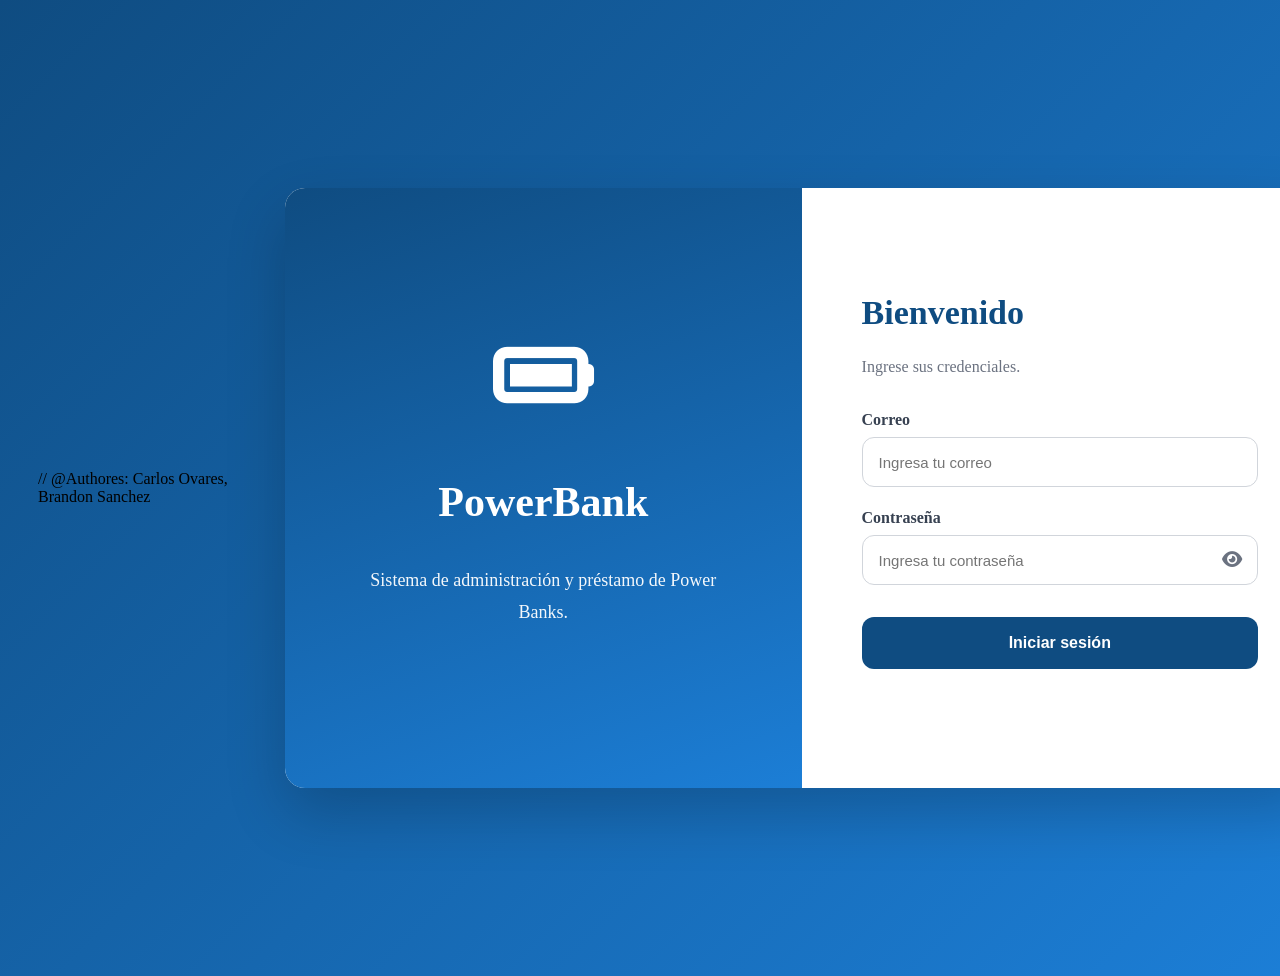
==== frontend/login.html @ 311a75c0 "Creación del index.html Creación del login.html Creación de los estilos: dashboard, login Creación d" ====
// @Authores: Carlos Ovares, Brandon Sanchez

<!DOCTYPE html>
<html lang="es">
<head>
    <meta charset="UTF-8">
    <meta name="viewport" content="width=device-width, initial-scale=1.0">
    <title>PowerBank</title>

    <link rel="stylesheet" href="css/variables.css">
    <link rel="stylesheet" href="css/styles.css">
    <link rel="stylesheet" href="css/login.css">

    <link rel="preconnect" href="https://fonts.googleapis.com">
    <link rel="preconnect" href="https://fonts.gstatic.com" crossorigin>
    <link href="https://fonts.googleapis.com/css2?family=Poppins:wght=300;400;500;600;700&display=swap" rel="stylesheet">
    <link rel="stylesheet" href="https://cdnjs.cloudflare.com/ajax/libs/font-awesome/6.7.2/css/all.min.css">
</head>
<body>

<div class="login">
    <div class="login-card">
        <div class="login-left">
            <i class="fa-solid fa-battery-full"></i>
            <h1>PowerBank</h1>
            <p>Sistema de administración y préstamo de Power Banks.</p>
        </div>

        <div class="login-right">
            <h2>Bienvenido</h2>
            <p>Ingrese sus credenciales.</p>

            <form id="loginForm">
                <div class="input-group">
                    <label for="correo">Correo</label>
                    <input type="email" id="correo" placeholder="Ingresa tu correo" required>
                </div>

                <div class="input-group">
                    <label for="password">Contraseña</label>
                    <div class="password">
                        <input type="password" id="password" placeholder="Ingresa tu contraseña" required>
                        <button type="button" id="btnPassword">
                            <i class="fa-solid fa-eye"></i>
                        </button>
                    </div>
                </div>

                <button class="btn-login" type="submit">Iniciar sesión</button>
            </form>

            <div id="mensaje"></div>
        </div>
    </div>
</div>

<script src="js/api.js"></script>
<script src="js/utils.js"></script>
<script src="js/auth.js"></script>

</body>
</html>
---- frontend/css/login.css ----
/* @Authores: Carlos Ovares, Brandon Sanchez*/

body{

    width:100%;
    min-height:100vh;

    display:flex;
    justify-content:center;
    align-items:center;

    background:linear-gradient(135deg,#0F4C81,#1C7ED6);

    padding:30px;

}

.login{

    width:100%;
    display:flex;
    justify-content:center;
    align-items:center;

}

.login-card{

    width:100%;
    max-width:1050px;

    min-height:600px;

    background:#fff;

    border-radius:20px;

    overflow:hidden;

    display:grid;

    grid-template-columns:1fr 1fr;

    box-shadow:0 25px 60px rgba(0,0,0,.20);

}

.login-left{

    background:linear-gradient(160deg,#0F4C81,#1C7ED6);

    color:white;

    display:flex;
    flex-direction:column;
    justify-content:center;
    align-items:center;

    padding:60px;

    text-align:center;

}

.login-left i{

    font-size:90px;

    margin-bottom:30px;

}

.login-left h1{

    font-size:42px;

    margin-bottom:20px;

}

.login-left p{

    font-size:18px;

    line-height:1.8;

    opacity:.95;

}

.login-right{

    display:flex;
    flex-direction:column;
    justify-content:center;

    padding:60px;

}

.login-right h2{

    font-size:34px;

    color:#0F4C81;

    margin-bottom:10px;

}

.login-right p{

    color:#6b7280;

    margin-bottom:35px;

}

/*=========================================
FORMULARIO
=========================================*/
.input-group{

    margin-bottom:22px;

}

.input-group label{

    display:block;

    margin-bottom:8px;

    font-weight:600;

    color:#374151;

}

.input-group input{

    width:100%;

    height:50px;

    border:1px solid #d1d5db;

    border-radius:12px;

    padding:0 16px;

    font-size:15px;

    transition:.3s;

}

.input-group input:focus{

    border-color:#1C7ED6;

    box-shadow:0 0 0 3px rgba(28,126,214,.20);

}

/*=========================================
CONTRASEÑA
=========================================*/

.password{

    position:relative;

}

.password input{

    padding-right:55px;

}

.password button{

    position:absolute;

    right:10px;

    top:50%;

    transform:translateY(-50%);

    background:none;

    border:none;

    font-size:18px;

    color:#6b7280;

    cursor:pointer;

}

/*=========================================
BOTÓN
=========================================*/

.btn-login{

    width:100%;

    height:52px;

    border:none;

    border-radius:12px;

    background:#0F4C81;

    color:white;

    font-size:16px;

    font-weight:600;

    transition:.3s;

    margin-top:10px;

}

.btn-login:hover{

    background:#08365c;

    transform:translateY(-2px);

}

/*=========================================
MENSAJES
=========================================*/

#mensaje{

    margin-top:25px;

    text-align:center;

    font-weight:600;

    color:#E03131;

}

/*=========================================
RESPONSIVE
=========================================*/

@media(max-width:900px){

    .login-card{

        grid-template-columns:1fr;

    }

    .login-left{

        padding:40px;

    }

    .login-right{

        padding:40px;

    }

}

@media(max-width:500px){

    body{

        padding:15px;

    }

    .login-left h1{

        font-size:30px;

    }

    .login-right{

        padding:30px;

    }

    .login-right h2{

        font-size:28px;

    }

}
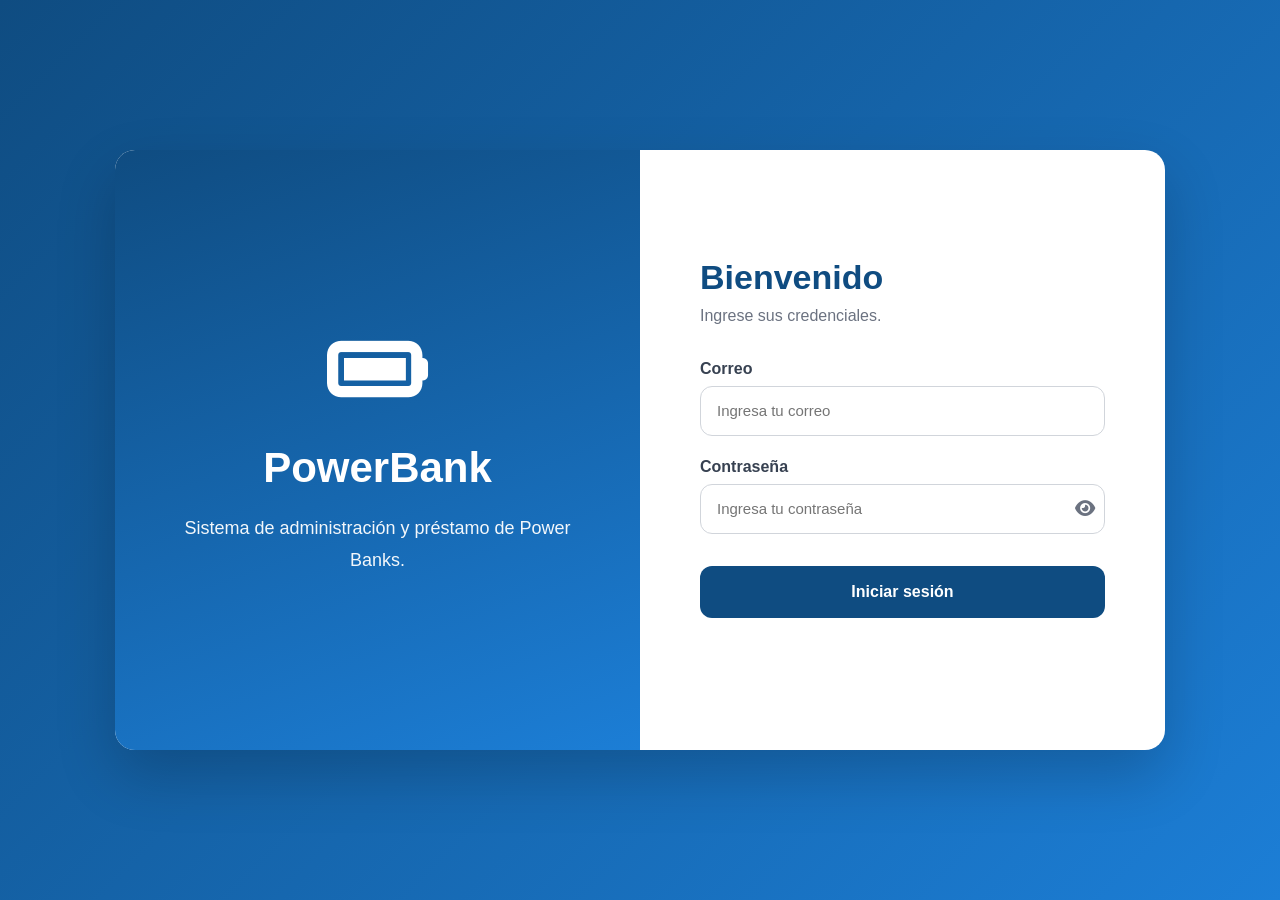
==== commit 13b9f0f5: "Arreglo de cometario" ====
--- a/frontend/login.html
+++ b/frontend/login.html
@@ -1,4 +1,4 @@
-// @Authores: Carlos Ovares, Brandon Sanchez
+<!-- @Authores: Carlos Ovares, Brandon Sanchez -->
 
 <!DOCTYPE html>
 <html lang="es">
--- a/frontend/css/variables.css
+++ b/frontend/css/variables.css
@@ -0,0 +1,49 @@
+/* @Authores: Carlos Ovares, Brandon Sanchez*/
+
+*{
+
+    margin:0;
+
+    padding:0;
+
+    box-sizing:border-box;
+
+    font-family:'Poppins',sans-serif;
+
+}
+
+body{
+
+    background:var(--background);
+
+    color:var(--text);
+
+}
+
+button{
+
+    cursor:pointer;
+
+    border:none;
+
+}
+
+input{
+
+    outline:none;
+
+}
+
+a{
+
+    text-decoration:none;
+
+    color:inherit;
+
+}
+
+ul{
+
+    list-style:none;
+
+}
--- a/frontend/css/styles.css
+++ b/frontend/css/styles.css
@@ -0,0 +1,49 @@
+/* @Authores: Carlos Ovares, Brandon Sanchez*/
+
+*{
+
+    margin:0;
+
+    padding:0;
+
+    box-sizing:border-box;
+
+    font-family:'Poppins',sans-serif;
+
+}
+
+body{
+
+    background:var(--background);
+
+    color:var(--text);
+
+}
+
+button{
+
+    cursor:pointer;
+
+    border:none;
+
+}
+
+input{
+
+    outline:none;
+
+}
+
+a{
+
+    text-decoration:none;
+
+    color:inherit;
+
+}
+
+ul{
+
+    list-style:none;
+
+}
